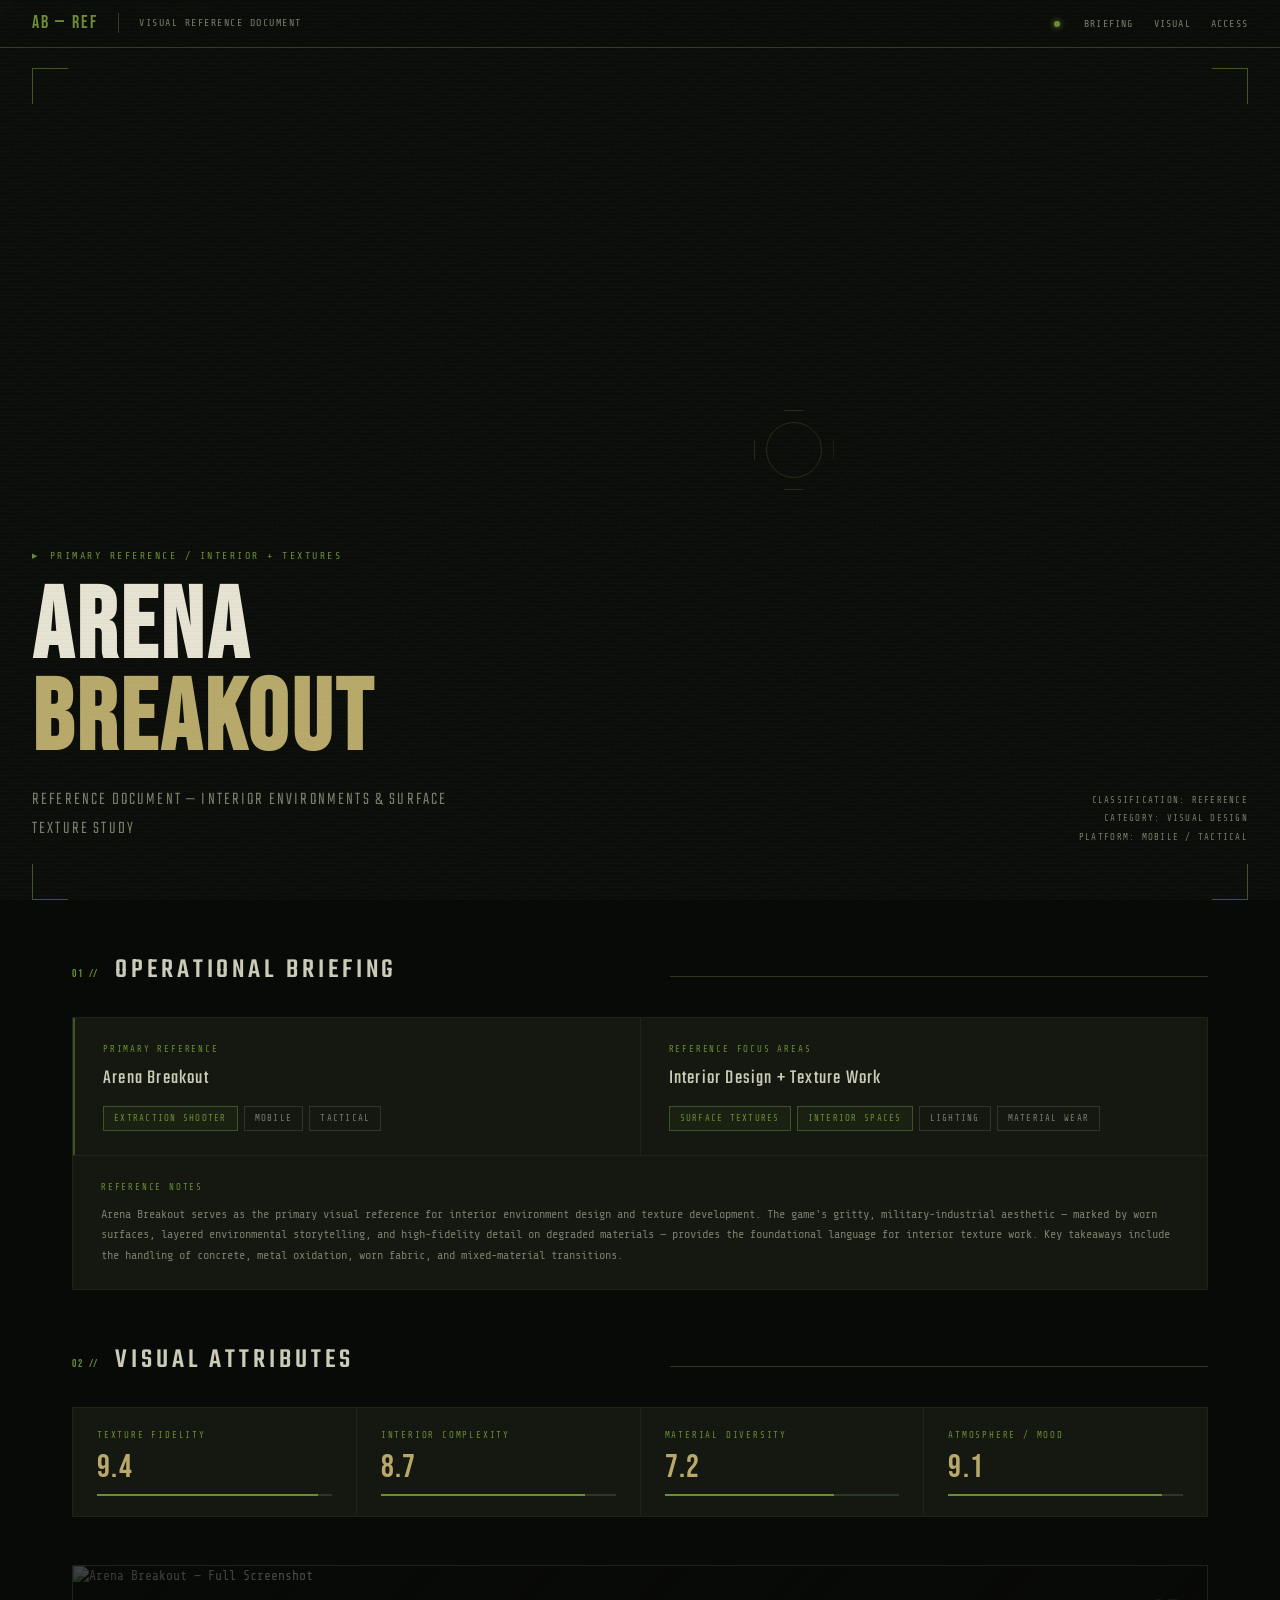
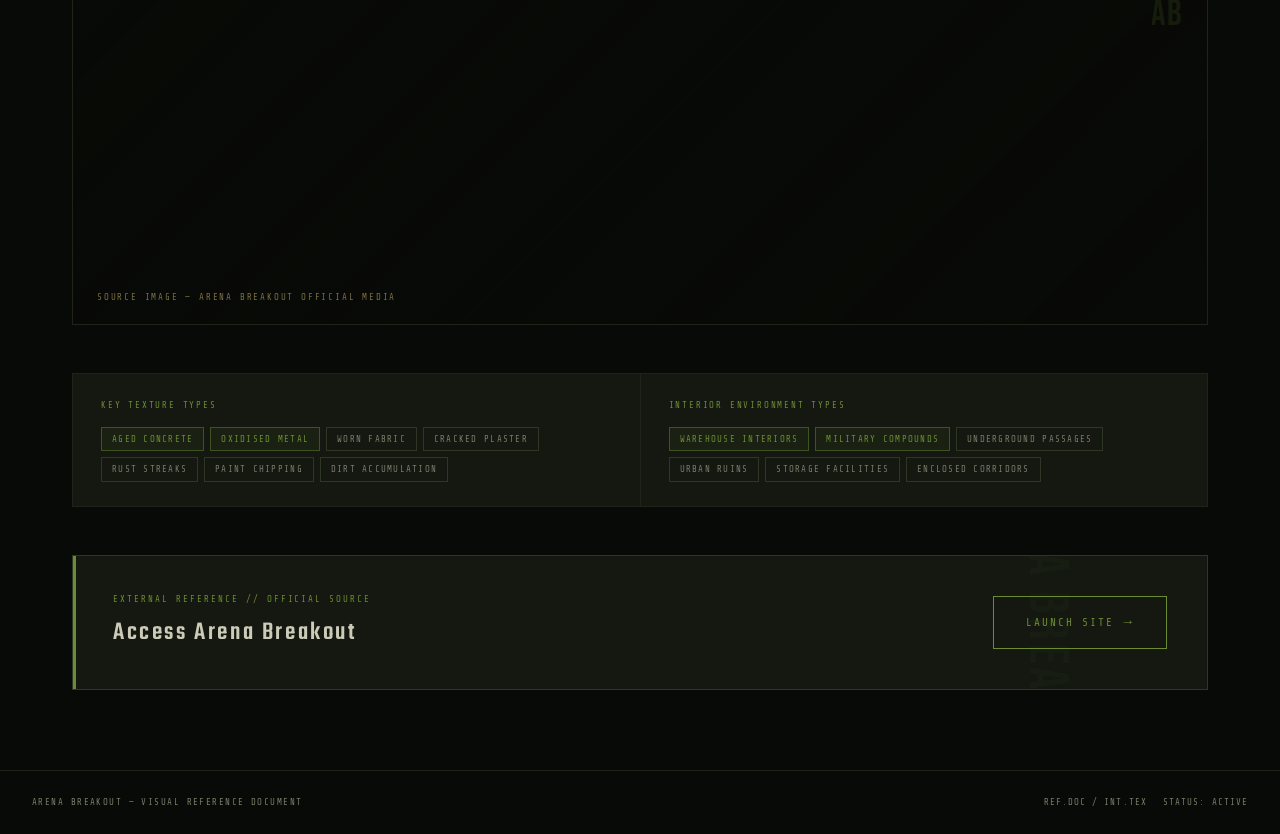
==== index.html @ 6f2bb642 "learned new things in frontend used ai tool to make index.html and ran my own file 1.html" ====
<!DOCTYPE html>
<html lang="en">
<head>
  <meta charset="UTF-8" />
  <meta name="viewport" content="width=device-width, initial-scale=1.0" />
  <title>Arena Breakout — Visual Reference</title>
  <link rel="preconnect" href="https://fonts.googleapis.com" />
  <link rel="preconnect" href="https://fonts.gstatic.com" crossorigin />
  <link href="https://fonts.googleapis.com/css2?family=Bebas+Neue&family=Teko:wght@300;400;500;600&family=Share+Tech+Mono&display=swap" rel="stylesheet" />
  <style>
    *, *::before, *::after {
      box-sizing: border-box;
      margin: 0;
      padding: 0;
    }

    :root {
      --bg-deep:    #080a07;
      --bg-mid:     #0f120d;
      --bg-panel:   #141810;
      --olive:      #6b8c32;
      --olive-dim:  #3e5420;
      --khaki:      #b8a96a;
      --khaki-dim:  #7a6e42;
      --text:       #cccbb8;
      --text-dim:   #7a7a68;
      --border:     #1e2418;
      --border-lit: #2e3624;
      --red:        #8c3232;
      --scan-color: rgba(107, 140, 50, 0.03);
    }

    html { scroll-behavior: smooth; }

    body {
      background-color: var(--bg-deep);
      color: var(--text);
      font-family: 'Share Tech Mono', monospace;
      font-size: 13px;
      line-height: 1.6;
      overflow-x: hidden;
    }

    /* ── GRAIN OVERLAY ── */
    body::before {
      content: '';
      position: fixed;
      inset: 0;
      z-index: 1000;
      pointer-events: none;
      background-image: url("data:image/svg+xml,%3Csvg xmlns='http://www.w3.org/2000/svg' width='300' height='300'%3E%3Cfilter id='n'%3E%3CfeTurbulence type='fractalNoise' baseFrequency='0.75' numOctaves='4' stitchTiles='stitch'/%3E%3C/filter%3E%3Crect width='300' height='300' filter='url(%23n)' opacity='0.08'/%3E%3C/svg%3E");
      opacity: 0.6;
    }

    /* ── SCANLINES ── */
    body::after {
      content: '';
      position: fixed;
      inset: 0;
      z-index: 999;
      pointer-events: none;
      background: repeating-linear-gradient(
        to bottom,
        transparent,
        transparent 3px,
        var(--scan-color) 3px,
        var(--scan-color) 4px
      );
    }

    /* ── TOP BAR ── */
    .topbar {
      position: fixed;
      top: 0;
      left: 0;
      right: 0;
      z-index: 200;
      display: flex;
      align-items: center;
      justify-content: space-between;
      padding: 0 32px;
      height: 48px;
      background: rgba(8, 10, 7, 0.92);
      border-bottom: 1px solid var(--border-lit);
      backdrop-filter: blur(8px);
    }

    .topbar-left {
      display: flex;
      align-items: center;
      gap: 20px;
    }

    .topbar-tag {
      font-family: 'Bebas Neue', sans-serif;
      font-size: 18px;
      letter-spacing: 0.12em;
      color: var(--olive);
    }

    .topbar-divider {
      width: 1px;
      height: 20px;
      background: var(--border-lit);
    }

    .topbar-label {
      font-family: 'Share Tech Mono', monospace;
      font-size: 10px;
      color: var(--text-dim);
      letter-spacing: 0.15em;
      text-transform: uppercase;
    }

    .topbar-right {
      display: flex;
      align-items: center;
      gap: 24px;
    }

    .status-dot {
      width: 6px;
      height: 6px;
      border-radius: 50%;
      background: var(--olive);
      box-shadow: 0 0 6px var(--olive);
      animation: pulse 2.4s ease-in-out infinite;
    }

    @keyframes pulse {
      0%, 100% { opacity: 1; }
      50%       { opacity: 0.3; }
    }

    .topbar-nav {
      display: flex;
      gap: 20px;
    }

    .topbar-nav a {
      font-family: 'Share Tech Mono', monospace;
      font-size: 10px;
      color: var(--text-dim);
      text-decoration: none;
      letter-spacing: 0.12em;
      text-transform: uppercase;
      transition: color 0.2s;
    }

    .topbar-nav a:hover { color: var(--khaki); }

    /* ── HERO ── */
    .hero {
      position: relative;
      width: 100%;
      min-height: 100vh;
      display: flex;
      flex-direction: column;
      justify-content: flex-end;
      padding: 48px 0 0;
      overflow: hidden;
    }

    .hero-image-wrap {
      position: absolute;
      inset: 0;
    }

    .hero-image-wrap img {
      width: 100%;
      height: 100%;
      object-fit: cover;
      object-position: center 30%;
      filter: saturate(0.5) brightness(0.45);
    }

    .hero-image-wrap::after {
      content: '';
      position: absolute;
      inset: 0;
      background:
        linear-gradient(to top, var(--bg-deep) 0%, rgba(8,10,7,0.6) 45%, transparent 100%),
        linear-gradient(to right, rgba(8,10,7,0.7) 0%, transparent 60%);
    }

    /* Corner brackets */
    .hero-bracket {
      position: absolute;
      z-index: 2;
      width: 36px;
      height: 36px;
    }

    .hero-bracket--tl {
      top: 68px;
      left: 32px;
      border-top: 1px solid var(--olive-dim);
      border-left: 1px solid var(--olive-dim);
    }

    .hero-bracket--tr {
      top: 68px;
      right: 32px;
      border-top: 1px solid var(--olive-dim);
      border-right: 1px solid var(--olive-dim);
    }

    .hero-bracket--bl {
      bottom: 0;
      left: 32px;
      border-bottom: 1px solid var(--olive-dim);
      border-left: 1px solid var(--olive-dim);
    }

    .hero-bracket--br {
      bottom: 0;
      right: 32px;
      border-bottom: 1px solid var(--olive-dim);
      border-right: 1px solid var(--olive-dim);
    }

    /* Targeting reticle */
    .reticle {
      position: absolute;
      top: 50%;
      left: 62%;
      transform: translate(-50%, -50%);
      z-index: 2;
      width: 80px;
      height: 80px;
      opacity: 0.25;
    }

    .reticle::before,
    .reticle::after {
      content: '';
      position: absolute;
      border: 1px solid var(--olive);
    }

    .reticle::before {
      inset: 12px;
      border-radius: 50%;
    }

    .reticle::after {
      inset: 0;
      clip-path: polygon(
        0 38%, 30% 38%,
        30% 30%, 38% 30%,
        38% 0,
        62% 0, 62% 30%,
        70% 30%, 70% 38%,
        100% 38%, 100% 62%,
        70% 62%, 70% 70%,
        62% 70%, 62% 100%,
        38% 100%, 38% 70%,
        30% 70%, 30% 62%,
        0 62%
      );
    }

    .hero-content {
      position: relative;
      z-index: 3;
      padding: 64px 32px 56px;
      max-width: 680px;
    }

    .hero-eyebrow {
      font-family: 'Share Tech Mono', monospace;
      font-size: 10px;
      color: var(--olive);
      letter-spacing: 0.25em;
      text-transform: uppercase;
      margin-bottom: 18px;
      display: flex;
      align-items: center;
      gap: 10px;
    }

    .hero-eyebrow::before {
      content: '▶';
      font-size: 7px;
      color: var(--olive);
    }

    .hero-title {
      font-family: 'Bebas Neue', sans-serif;
      font-size: clamp(52px, 8vw, 100px);
      line-height: 0.92;
      letter-spacing: 0.04em;
      color: #e8e4d4;
      margin-bottom: 8px;
    }

    .hero-title span {
      color: var(--khaki);
      display: block;
    }

    .hero-subtitle {
      font-family: 'Teko', sans-serif;
      font-size: 18px;
      font-weight: 300;
      color: var(--text-dim);
      letter-spacing: 0.12em;
      text-transform: uppercase;
      margin-top: 20px;
      max-width: 460px;
    }

    .hero-meta {
      position: absolute;
      right: 32px;
      bottom: 56px;
      z-index: 3;
      text-align: right;
      display: flex;
      flex-direction: column;
      gap: 4px;
    }

    .hero-meta-line {
      font-family: 'Share Tech Mono', monospace;
      font-size: 9px;
      color: var(--text-dim);
      letter-spacing: 0.14em;
      text-transform: uppercase;
    }

    /* ── MAIN LAYOUT ── */
    .main {
      position: relative;
      z-index: 2;
      padding: 0 32px 80px;
      max-width: 1200px;
      margin: 0 auto;
    }

    /* ── SECTION HEADER ── */
    .section-header {
      display: flex;
      align-items: baseline;
      gap: 16px;
      padding: 48px 0 24px;
    }

    .section-number {
      font-family: 'Bebas Neue', sans-serif;
      font-size: 11px;
      color: var(--olive);
      letter-spacing: 0.2em;
    }

    .section-title {
      font-family: 'Teko', sans-serif;
      font-size: 28px;
      font-weight: 500;
      letter-spacing: 0.14em;
      text-transform: uppercase;
      color: var(--text);
      flex: 1;
    }

    .section-rule {
      flex: 1;
      height: 1px;
      background: var(--border-lit);
    }

    /* ── BRIEFING GRID ── */
    .briefing-grid {
      display: grid;
      grid-template-columns: 1fr 1fr;
      gap: 1px;
      background: var(--border);
      border: 1px solid var(--border);
    }

    .brief-cell {
      background: var(--bg-panel);
      padding: 24px 28px;
    }

    .brief-cell--wide {
      grid-column: span 2;
    }

    .brief-cell--accent {
      border-left: 2px solid var(--olive-dim);
    }

    .cell-label {
      font-family: 'Share Tech Mono', monospace;
      font-size: 9px;
      color: var(--olive);
      letter-spacing: 0.2em;
      text-transform: uppercase;
      margin-bottom: 10px;
    }

    .cell-value {
      font-family: 'Teko', sans-serif;
      font-size: 20px;
      font-weight: 400;
      color: var(--text);
      letter-spacing: 0.06em;
      line-height: 1.3;
    }

    .cell-body {
      font-family: 'Share Tech Mono', monospace;
      font-size: 12px;
      color: var(--text-dim);
      line-height: 1.7;
    }

    /* ── TAG LIST ── */
    .tag-list {
      display: flex;
      flex-wrap: wrap;
      gap: 6px;
      margin-top: 14px;
    }

    .tag {
      padding: 4px 10px;
      border: 1px solid var(--border-lit);
      font-family: 'Share Tech Mono', monospace;
      font-size: 9px;
      color: var(--text-dim);
      letter-spacing: 0.14em;
      text-transform: uppercase;
      transition: all 0.2s;
    }

    .tag:hover {
      border-color: var(--olive-dim);
      color: var(--khaki);
      background: rgba(107, 140, 50, 0.05);
    }

    .tag--active {
      border-color: var(--olive-dim);
      color: var(--olive);
      background: rgba(107, 140, 50, 0.08);
    }

    /* ── WIDE IMAGE STRIP ── */
    .image-strip {
      position: relative;
      width: 100%;
      height: 360px;
      overflow: hidden;
      margin: 48px 0;
      border: 1px solid var(--border);
    }

    .image-strip img {
      width: 100%;
      height: 100%;
      object-fit: cover;
      object-position: center 25%;
      filter: saturate(0.6) brightness(0.6);
      transition: transform 0.8s ease, filter 0.6s ease;
    }

    .image-strip:hover img {
      transform: scale(1.03);
      filter: saturate(0.75) brightness(0.7);
    }

    .image-strip-overlay {
      position: absolute;
      inset: 0;
      background: linear-gradient(
        135deg,
        rgba(8,10,7,0.6) 0%,
        transparent 50%,
        rgba(8,10,7,0.4) 100%
      );
    }

    .image-strip-label {
      position: absolute;
      bottom: 20px;
      left: 24px;
      font-family: 'Share Tech Mono', monospace;
      font-size: 9px;
      color: var(--khaki-dim);
      letter-spacing: 0.2em;
      text-transform: uppercase;
    }

    .image-strip-counter {
      position: absolute;
      top: 20px;
      right: 24px;
      font-family: 'Bebas Neue', sans-serif;
      font-size: 36px;
      color: rgba(107, 140, 50, 0.15);
      letter-spacing: 0.04em;
    }

    /* ── ATTRIBUTES ROW ── */
    .attributes {
      display: grid;
      grid-template-columns: repeat(4, 1fr);
      gap: 1px;
      background: var(--border);
      border: 1px solid var(--border);
      margin-bottom: 32px;
    }

    .attribute {
      background: var(--bg-panel);
      padding: 20px 24px;
    }

    .attribute-bar-wrap {
      margin-top: 10px;
      height: 2px;
      background: var(--border-lit);
      overflow: hidden;
    }

    .attribute-bar {
      height: 100%;
      background: var(--olive);
      transform-origin: left;
      animation: barFill 1.4s cubic-bezier(0.4, 0, 0.2, 1) both;
      animation-delay: var(--delay, 0s);
    }

    @keyframes barFill {
      from { transform: scaleX(0); }
      to   { transform: scaleX(1); }
    }

    .attribute-value {
      font-family: 'Bebas Neue', sans-serif;
      font-size: 32px;
      color: var(--khaki);
      letter-spacing: 0.04em;
      line-height: 1;
      margin-top: 2px;
    }

    /* ── CTA BLOCK ── */
    .cta-block {
      display: flex;
      align-items: center;
      justify-content: space-between;
      padding: 36px 40px;
      background: var(--bg-panel);
      border: 1px solid var(--border-lit);
      margin: 48px 0 0;
      position: relative;
      overflow: hidden;
    }

    .cta-block::before {
      content: '';
      position: absolute;
      left: 0;
      top: 0;
      bottom: 0;
      width: 3px;
      background: var(--olive);
    }

    .cta-block::after {
      content: 'ARENA BREAKOUT';
      position: absolute;
      right: -10px;
      top: 50%;
      transform: translateY(-50%) rotate(90deg);
      font-family: 'Bebas Neue', sans-serif;
      font-size: 56px;
      color: rgba(107, 140, 50, 0.05);
      letter-spacing: 0.06em;
      pointer-events: none;
      white-space: nowrap;
    }

    .cta-text-group {
      flex: 1;
    }

    .cta-label {
      font-family: 'Share Tech Mono', monospace;
      font-size: 9px;
      color: var(--olive);
      letter-spacing: 0.22em;
      text-transform: uppercase;
      margin-bottom: 6px;
    }

    .cta-heading {
      font-family: 'Teko', sans-serif;
      font-size: 26px;
      font-weight: 500;
      color: var(--text);
      letter-spacing: 0.1em;
    }

    .cta-btn {
      display: inline-flex;
      align-items: center;
      gap: 10px;
      padding: 14px 32px;
      background: transparent;
      border: 1px solid var(--olive);
      color: var(--olive);
      font-family: 'Share Tech Mono', monospace;
      font-size: 11px;
      letter-spacing: 0.18em;
      text-transform: uppercase;
      text-decoration: none;
      transition: all 0.25s ease;
      position: relative;
      overflow: hidden;
      z-index: 1;
    }

    .cta-btn::before {
      content: '';
      position: absolute;
      inset: 0;
      background: var(--olive);
      transform: translateX(-100%);
      transition: transform 0.3s ease;
      z-index: -1;
    }

    .cta-btn:hover::before {
      transform: translateX(0);
    }

    .cta-btn:hover {
      color: var(--bg-deep);
    }

    .cta-btn-arrow {
      font-size: 14px;
      transition: transform 0.25s ease;
    }

    .cta-btn:hover .cta-btn-arrow {
      transform: translateX(4px);
    }

    /* ── FOOTER ── */
    .footer {
      padding: 24px 32px;
      border-top: 1px solid var(--border);
      display: flex;
      align-items: center;
      justify-content: space-between;
    }

    .footer-left {
      font-family: 'Share Tech Mono', monospace;
      font-size: 9px;
      color: var(--text-dim);
      letter-spacing: 0.16em;
      text-transform: uppercase;
    }

    .footer-right {
      display: flex;
      gap: 16px;
    }

    .footer-coord {
      font-family: 'Share Tech Mono', monospace;
      font-size: 9px;
      color: var(--text-dim);
      letter-spacing: 0.12em;
    }

    /* ── ENTRY ANIMATION ── */
    .fade-up {
      opacity: 0;
      transform: translateY(24px);
      animation: fadeUp 0.7s ease forwards;
      animation-delay: var(--delay, 0s);
    }

    @keyframes fadeUp {
      to {
        opacity: 1;
        transform: translateY(0);
      }
    }

    /* ── RESPONSIVE ── */
    @media (max-width: 768px) {
      .topbar-nav { display: none; }
      .hero-content { padding: 48px 24px 40px; }
      .hero-meta { display: none; }
      .main { padding: 0 20px 60px; }
      .briefing-grid { grid-template-columns: 1fr; }
      .brief-cell--wide { grid-column: span 1; }
      .attributes { grid-template-columns: repeat(2, 1fr); }
      .cta-block { flex-direction: column; align-items: flex-start; gap: 24px; }
      .reticle { display: none; }
      .footer { flex-direction: column; gap: 8px; text-align: center; }
    }
  </style>
</head>
<body>

  <!-- TOP BAR -->
  <header class="topbar">
    <div class="topbar-left">
      <span class="topbar-tag">AB — REF</span>
      <div class="topbar-divider"></div>
      <span class="topbar-label">Visual Reference Document</span>
    </div>
    <div class="topbar-right">
      <div class="status-dot"></div>
      <nav class="topbar-nav">
        <a href="#briefing">Briefing</a>
        <a href="#visual">Visual</a>
        <a href="#link">Access</a>
      </nav>
    </div>
  </header>

  <!-- HERO -->
  <section class="hero">
    <div class="hero-image-wrap">
      <img
        src="https://m.media-amazon.com/images/M/MV5BYTQ2YTNlNWQtOWU2OC00MjM3LThlMjAtMjMzMmUwMTY5NmQ4XkEyXkFqcGc@._V1_FMjpg_UX1000_.jpg"
        alt="Arena Breakout — Game Visual"
        loading="eager"
      />
    </div>

    <div class="hero-bracket hero-bracket--tl"></div>
    <div class="hero-bracket hero-bracket--tr"></div>
    <div class="hero-bracket hero-bracket--bl"></div>
    <div class="hero-bracket hero-bracket--br"></div>
    <div class="reticle"></div>

    <div class="hero-content">
      <p class="hero-eyebrow fade-up" style="--delay:0.1s">Primary Reference / Interior + Textures</p>
      <h1 class="hero-title fade-up" style="--delay:0.25s">
        Arena
        <span>Breakout</span>
      </h1>
      <p class="hero-subtitle fade-up" style="--delay:0.4s">
        Reference Document — Interior Environments &amp; Surface Texture Study
      </p>
    </div>

    <div class="hero-meta fade-up" style="--delay:0.6s">
      <span class="hero-meta-line">CLASSIFICATION: REFERENCE</span>
      <span class="hero-meta-line">CATEGORY: VISUAL DESIGN</span>
      <span class="hero-meta-line">PLATFORM: MOBILE / TACTICAL</span>
    </div>
  </section>

  <!-- MAIN CONTENT -->
  <main class="main">

    <!-- BRIEFING SECTION -->
    <div id="briefing">
      <div class="section-header fade-up" style="--delay:0.05s">
        <span class="section-number">01 //</span>
        <span class="section-title">Operational Briefing</span>
        <div class="section-rule"></div>
      </div>

      <div class="briefing-grid fade-up" style="--delay:0.1s">
        <div class="brief-cell brief-cell--accent">
          <p class="cell-label">Primary Reference</p>
          <p class="cell-value">Arena Breakout</p>
          <div class="tag-list">
            <span class="tag tag--active">Extraction Shooter</span>
            <span class="tag">Mobile</span>
            <span class="tag">Tactical</span>
          </div>
        </div>

        <div class="brief-cell">
          <p class="cell-label">Reference Focus Areas</p>
          <p class="cell-value">Interior Design + Texture Work</p>
          <div class="tag-list">
            <span class="tag tag--active">Surface Textures</span>
            <span class="tag tag--active">Interior Spaces</span>
            <span class="tag">Lighting</span>
            <span class="tag">Material Wear</span>
          </div>
        </div>

        <div class="brief-cell brief-cell--wide">
          <p class="cell-label">Reference Notes</p>
          <p class="cell-body">
            Arena Breakout serves as the primary visual reference for interior environment design and texture development.
            The game's gritty, military-industrial aesthetic — marked by worn surfaces, layered environmental storytelling, and
            high-fidelity detail on degraded materials — provides the foundational language for interior texture work.
            Key takeaways include the handling of concrete, metal oxidation, worn fabric, and mixed-material transitions.
          </p>
        </div>
      </div>
    </div>

    <!-- VISUAL ATTRIBUTES -->
    <div id="visual">
      <div class="section-header fade-up" style="--delay:0.05s">
        <span class="section-number">02 //</span>
        <span class="section-title">Visual Attributes</span>
        <div class="section-rule"></div>
      </div>

      <div class="attributes fade-up" style="--delay:0.15s">
        <div class="attribute">
          <p class="cell-label">Texture Fidelity</p>
          <p class="attribute-value">9.4</p>
          <div class="attribute-bar-wrap">
            <div class="attribute-bar" style="--delay:0.3s; width: 94%;"></div>
          </div>
        </div>
        <div class="attribute">
          <p class="cell-label">Interior Complexity</p>
          <p class="attribute-value">8.7</p>
          <div class="attribute-bar-wrap">
            <div class="attribute-bar" style="--delay:0.45s; width: 87%;"></div>
          </div>
        </div>
        <div class="attribute">
          <p class="cell-label">Material Diversity</p>
          <p class="attribute-value">7.2</p>
          <div class="attribute-bar-wrap">
            <div class="attribute-bar" style="--delay:0.6s; width: 72%;"></div>
          </div>
        </div>
        <div class="attribute">
          <p class="cell-label">Atmosphere / Mood</p>
          <p class="attribute-value">9.1</p>
          <div class="attribute-bar-wrap">
            <div class="attribute-bar" style="--delay:0.75s; width: 91%;"></div>
          </div>
        </div>
      </div>

      <!-- WIDE IMAGE -->
      <div class="image-strip fade-up" style="--delay:0.2s">
        <img
          src="https://m.media-amazon.com/images/M/MV5BYTQ2YTNlNWQtOWU2OC00MjM3LThlMjAtMjMzMmUwMTY5NmQ4XkEyXkFqcGc@._V1_FMjpg_UX1000_.jpg"
          alt="Arena Breakout — Full Screenshot"
        />
        <div class="image-strip-overlay"></div>
        <p class="image-strip-label">Source Image — Arena Breakout Official Media</p>
        <p class="image-strip-counter">AB</p>
      </div>

      <div class="briefing-grid fade-up" style="--delay:0.1s">
        <div class="brief-cell">
          <p class="cell-label">Key Texture Types</p>
          <div class="tag-list">
            <span class="tag tag--active">Aged Concrete</span>
            <span class="tag tag--active">Oxidised Metal</span>
            <span class="tag">Worn Fabric</span>
            <span class="tag">Cracked Plaster</span>
            <span class="tag">Rust Streaks</span>
            <span class="tag">Paint Chipping</span>
            <span class="tag">Dirt Accumulation</span>
          </div>
        </div>

        <div class="brief-cell">
          <p class="cell-label">Interior Environment Types</p>
          <div class="tag-list">
            <span class="tag tag--active">Warehouse Interiors</span>
            <span class="tag tag--active">Military Compounds</span>
            <span class="tag">Underground Passages</span>
            <span class="tag">Urban Ruins</span>
            <span class="tag">Storage Facilities</span>
            <span class="tag">Enclosed Corridors</span>
          </div>
        </div>
      </div>
    </div>

    <!-- ACCESS LINK -->
    <div id="link">
      <div class="cta-block fade-up" style="--delay:0.1s">
        <div class="cta-text-group">
          <p class="cta-label">External Reference // Official Source</p>
          <p class="cta-heading">Access Arena Breakout</p>
        </div>
        <a href="https://arenabreakout.com/#/" target="_blank" rel="noopener noreferrer" class="cta-btn">
          Launch Site
          <span class="cta-btn-arrow">→</span>
        </a>
      </div>
    </div>

  </main>

  <!-- FOOTER -->
  <footer class="footer">
    <span class="footer-left">Arena Breakout — Visual Reference Document</span>
    <div class="footer-right">
      <span class="footer-coord">REF.DOC / INT.TEX</span>
      <span class="footer-coord">STATUS: ACTIVE</span>
    </div>
  </footer>

</body>
</html>
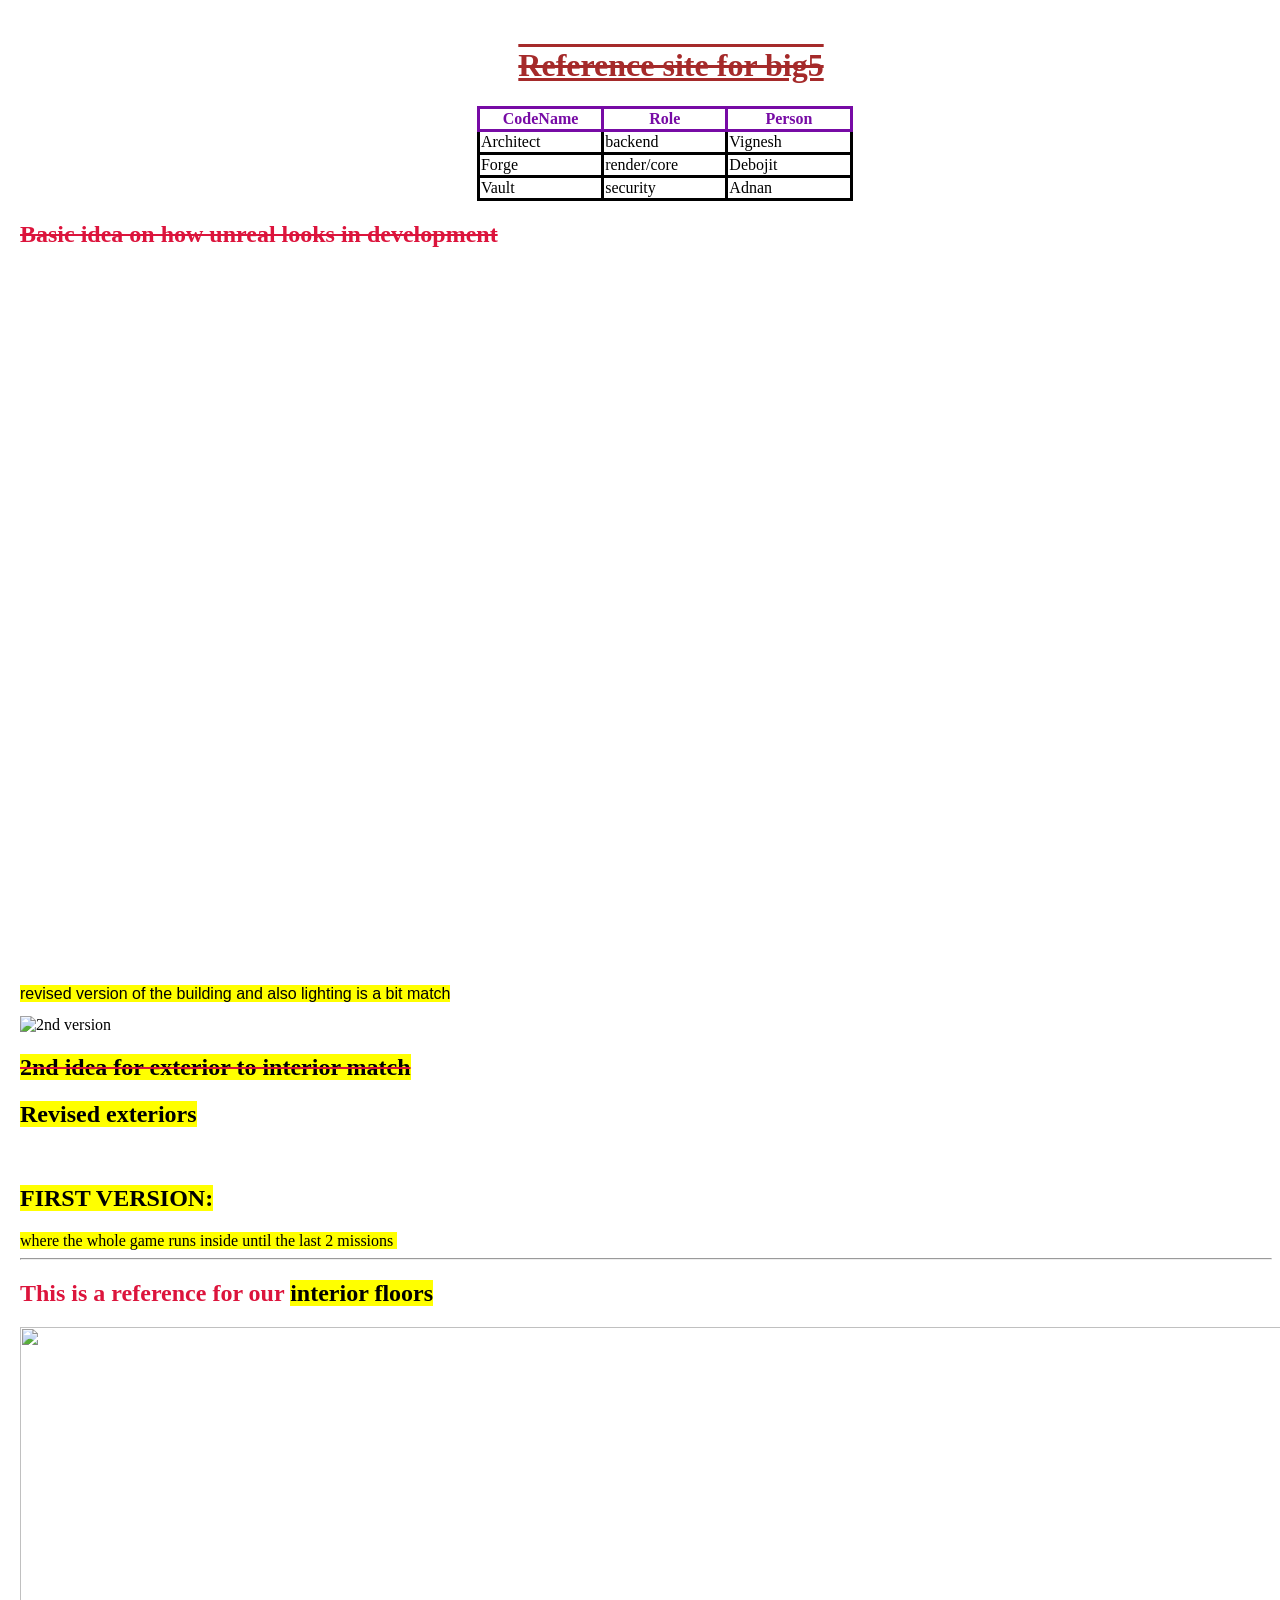
==== commit 1163ce19: "connected the file into live website helped my teammates to view my progression" ====
--- a/index.html
+++ b/index.html
@@ -1,915 +1,84 @@
-<!DOCTYPE html>
-<html lang="en">
+<!doctype html>
 <head>
-  <meta charset="UTF-8" />
-  <meta name="viewport" content="width=device-width, initial-scale=1.0" />
-  <title>Arena Breakout — Visual Reference</title>
-  <link rel="preconnect" href="https://fonts.googleapis.com" />
-  <link rel="preconnect" href="https://fonts.gstatic.com" crossorigin />
-  <link href="https://fonts.googleapis.com/css2?family=Bebas+Neue&family=Teko:wght@300;400;500;600&family=Share+Tech+Mono&display=swap" rel="stylesheet" />
-  <style>
-    *, *::before, *::after {
-      box-sizing: border-box;
-      margin: 0;
-      padding: 0;
-    }
+  <title>THREE</title>
+  <link
+    rel="icon"
+    href="https://res.cloudinary.com/dmek3nvbi/image/upload/v1783775996/Gemini_Generated_Image_5j7nfc5j7nfc5j7n_rw9ehd.png"
+  />
 
-    :root {
-      --bg-deep:    #080a07;
-      --bg-mid:     #0f120d;
-      --bg-panel:   #141810;
-      --olive:      #6b8c32;
-      --olive-dim:  #3e5420;
-      --khaki:      #b8a96a;
-      --khaki-dim:  #7a6e42;
-      --text:       #cccbb8;
-      --text-dim:   #7a7a68;
-      --border:     #1e2418;
-      --border-lit: #2e3624;
-      --red:        #8c3232;
-      --scan-color: rgba(107, 140, 50, 0.03);
-    }
-
-    html { scroll-behavior: smooth; }
-
-    body {
-      background-color: var(--bg-deep);
-      color: var(--text);
-      font-family: 'Share Tech Mono', monospace;
-      font-size: 13px;
-      line-height: 1.6;
-      overflow-x: hidden;
-    }
-
-    /* ── GRAIN OVERLAY ── */
-    body::before {
-      content: '';
-      position: fixed;
-      inset: 0;
-      z-index: 1000;
-      pointer-events: none;
-      background-image: url("data:image/svg+xml,%3Csvg xmlns='http://www.w3.org/2000/svg' width='300' height='300'%3E%3Cfilter id='n'%3E%3CfeTurbulence type='fractalNoise' baseFrequency='0.75' numOctaves='4' stitchTiles='stitch'/%3E%3C/filter%3E%3Crect width='300' height='300' filter='url(%23n)' opacity='0.08'/%3E%3C/svg%3E");
-      opacity: 0.6;
-    }
-
-    /* ── SCANLINES ── */
-    body::after {
-      content: '';
-      position: fixed;
-      inset: 0;
-      z-index: 999;
-      pointer-events: none;
-      background: repeating-linear-gradient(
-        to bottom,
-        transparent,
-        transparent 3px,
-        var(--scan-color) 3px,
-        var(--scan-color) 4px
-      );
-    }
-
-    /* ── TOP BAR ── */
-    .topbar {
-      position: fixed;
-      top: 0;
-      left: 0;
-      right: 0;
-      z-index: 200;
-      display: flex;
-      align-items: center;
-      justify-content: space-between;
-      padding: 0 32px;
-      height: 48px;
-      background: rgba(8, 10, 7, 0.92);
-      border-bottom: 1px solid var(--border-lit);
-      backdrop-filter: blur(8px);
-    }
-
-    .topbar-left {
-      display: flex;
-      align-items: center;
-      gap: 20px;
-    }
-
-    .topbar-tag {
-      font-family: 'Bebas Neue', sans-serif;
-      font-size: 18px;
-      letter-spacing: 0.12em;
-      color: var(--olive);
-    }
-
-    .topbar-divider {
-      width: 1px;
-      height: 20px;
-      background: var(--border-lit);
-    }
-
-    .topbar-label {
-      font-family: 'Share Tech Mono', monospace;
-      font-size: 10px;
-      color: var(--text-dim);
-      letter-spacing: 0.15em;
-      text-transform: uppercase;
-    }
-
-    .topbar-right {
-      display: flex;
-      align-items: center;
-      gap: 24px;
-    }
-
-    .status-dot {
-      width: 6px;
-      height: 6px;
-      border-radius: 50%;
-      background: var(--olive);
-      box-shadow: 0 0 6px var(--olive);
-      animation: pulse 2.4s ease-in-out infinite;
-    }
-
-    @keyframes pulse {
-      0%, 100% { opacity: 1; }
-      50%       { opacity: 0.3; }
-    }
-
-    .topbar-nav {
-      display: flex;
-      gap: 20px;
-    }
-
-    .topbar-nav a {
-      font-family: 'Share Tech Mono', monospace;
-      font-size: 10px;
-      color: var(--text-dim);
-      text-decoration: none;
-      letter-spacing: 0.12em;
-      text-transform: uppercase;
-      transition: color 0.2s;
-    }
-
-    .topbar-nav a:hover { color: var(--khaki); }
-
-    /* ── HERO ── */
-    .hero {
-      position: relative;
-      width: 100%;
-      min-height: 100vh;
-      display: flex;
-      flex-direction: column;
-      justify-content: flex-end;
-      padding: 48px 0 0;
-      overflow: hidden;
-    }
-
-    .hero-image-wrap {
-      position: absolute;
-      inset: 0;
-    }
-
-    .hero-image-wrap img {
-      width: 100%;
-      height: 100%;
-      object-fit: cover;
-      object-position: center 30%;
-      filter: saturate(0.5) brightness(0.45);
-    }
-
-    .hero-image-wrap::after {
-      content: '';
-      position: absolute;
-      inset: 0;
-      background:
-        linear-gradient(to top, var(--bg-deep) 0%, rgba(8,10,7,0.6) 45%, transparent 100%),
-        linear-gradient(to right, rgba(8,10,7,0.7) 0%, transparent 60%);
-    }
-
-    /* Corner brackets */
-    .hero-bracket {
-      position: absolute;
-      z-index: 2;
-      width: 36px;
-      height: 36px;
-    }
-
-    .hero-bracket--tl {
-      top: 68px;
-      left: 32px;
-      border-top: 1px solid var(--olive-dim);
-      border-left: 1px solid var(--olive-dim);
-    }
-
-    .hero-bracket--tr {
-      top: 68px;
-      right: 32px;
-      border-top: 1px solid var(--olive-dim);
-      border-right: 1px solid var(--olive-dim);
-    }
-
-    .hero-bracket--bl {
-      bottom: 0;
-      left: 32px;
-      border-bottom: 1px solid var(--olive-dim);
-      border-left: 1px solid var(--olive-dim);
-    }
-
-    .hero-bracket--br {
-      bottom: 0;
-      right: 32px;
-      border-bottom: 1px solid var(--olive-dim);
-      border-right: 1px solid var(--olive-dim);
-    }
-
-    /* Targeting reticle */
-    .reticle {
-      position: absolute;
-      top: 50%;
-      left: 62%;
-      transform: translate(-50%, -50%);
-      z-index: 2;
-      width: 80px;
-      height: 80px;
-      opacity: 0.25;
-    }
-
-    .reticle::before,
-    .reticle::after {
-      content: '';
-      position: absolute;
-      border: 1px solid var(--olive);
-    }
-
-    .reticle::before {
-      inset: 12px;
-      border-radius: 50%;
-    }
-
-    .reticle::after {
-      inset: 0;
-      clip-path: polygon(
-        0 38%, 30% 38%,
-        30% 30%, 38% 30%,
-        38% 0,
-        62% 0, 62% 30%,
-        70% 30%, 70% 38%,
-        100% 38%, 100% 62%,
-        70% 62%, 70% 70%,
-        62% 70%, 62% 100%,
-        38% 100%, 38% 70%,
-        30% 70%, 30% 62%,
-        0 62%
-      );
-    }
-
-    .hero-content {
-      position: relative;
-      z-index: 3;
-      padding: 64px 32px 56px;
-      max-width: 680px;
-    }
-
-    .hero-eyebrow {
-      font-family: 'Share Tech Mono', monospace;
-      font-size: 10px;
-      color: var(--olive);
-      letter-spacing: 0.25em;
-      text-transform: uppercase;
-      margin-bottom: 18px;
-      display: flex;
-      align-items: center;
-      gap: 10px;
-    }
-
-    .hero-eyebrow::before {
-      content: '▶';
-      font-size: 7px;
-      color: var(--olive);
-    }
-
-    .hero-title {
-      font-family: 'Bebas Neue', sans-serif;
-      font-size: clamp(52px, 8vw, 100px);
-      line-height: 0.92;
-      letter-spacing: 0.04em;
-      color: #e8e4d4;
-      margin-bottom: 8px;
-    }
-
-    .hero-title span {
-      color: var(--khaki);
-      display: block;
-    }
-
-    .hero-subtitle {
-      font-family: 'Teko', sans-serif;
-      font-size: 18px;
-      font-weight: 300;
-      color: var(--text-dim);
-      letter-spacing: 0.12em;
-      text-transform: uppercase;
-      margin-top: 20px;
-      max-width: 460px;
-    }
-
-    .hero-meta {
-      position: absolute;
-      right: 32px;
-      bottom: 56px;
-      z-index: 3;
-      text-align: right;
-      display: flex;
-      flex-direction: column;
-      gap: 4px;
-    }
-
-    .hero-meta-line {
-      font-family: 'Share Tech Mono', monospace;
-      font-size: 9px;
-      color: var(--text-dim);
-      letter-spacing: 0.14em;
-      text-transform: uppercase;
-    }
-
-    /* ── MAIN LAYOUT ── */
-    .main {
-      position: relative;
-      z-index: 2;
-      padding: 0 32px 80px;
-      max-width: 1200px;
-      margin: 0 auto;
-    }
-
-    /* ── SECTION HEADER ── */
-    .section-header {
-      display: flex;
-      align-items: baseline;
-      gap: 16px;
-      padding: 48px 0 24px;
-    }
-
-    .section-number {
-      font-family: 'Bebas Neue', sans-serif;
-      font-size: 11px;
-      color: var(--olive);
-      letter-spacing: 0.2em;
-    }
-
-    .section-title {
-      font-family: 'Teko', sans-serif;
-      font-size: 28px;
-      font-weight: 500;
-      letter-spacing: 0.14em;
-      text-transform: uppercase;
-      color: var(--text);
-      flex: 1;
-    }
-
-    .section-rule {
-      flex: 1;
-      height: 1px;
-      background: var(--border-lit);
-    }
-
-    /* ── BRIEFING GRID ── */
-    .briefing-grid {
-      display: grid;
-      grid-template-columns: 1fr 1fr;
-      gap: 1px;
-      background: var(--border);
-      border: 1px solid var(--border);
-    }
-
-    .brief-cell {
-      background: var(--bg-panel);
-      padding: 24px 28px;
-    }
-
-    .brief-cell--wide {
-      grid-column: span 2;
-    }
-
-    .brief-cell--accent {
-      border-left: 2px solid var(--olive-dim);
-    }
-
-    .cell-label {
-      font-family: 'Share Tech Mono', monospace;
-      font-size: 9px;
-      color: var(--olive);
-      letter-spacing: 0.2em;
-      text-transform: uppercase;
-      margin-bottom: 10px;
-    }
-
-    .cell-value {
-      font-family: 'Teko', sans-serif;
-      font-size: 20px;
-      font-weight: 400;
-      color: var(--text);
-      letter-spacing: 0.06em;
-      line-height: 1.3;
-    }
-
-    .cell-body {
-      font-family: 'Share Tech Mono', monospace;
-      font-size: 12px;
-      color: var(--text-dim);
-      line-height: 1.7;
-    }
-
-    /* ── TAG LIST ── */
-    .tag-list {
-      display: flex;
-      flex-wrap: wrap;
-      gap: 6px;
-      margin-top: 14px;
-    }
-
-    .tag {
-      padding: 4px 10px;
-      border: 1px solid var(--border-lit);
-      font-family: 'Share Tech Mono', monospace;
-      font-size: 9px;
-      color: var(--text-dim);
-      letter-spacing: 0.14em;
-      text-transform: uppercase;
-      transition: all 0.2s;
-    }
-
-    .tag:hover {
-      border-color: var(--olive-dim);
-      color: var(--khaki);
-      background: rgba(107, 140, 50, 0.05);
-    }
-
-    .tag--active {
-      border-color: var(--olive-dim);
-      color: var(--olive);
-      background: rgba(107, 140, 50, 0.08);
-    }
-
-    /* ── WIDE IMAGE STRIP ── */
-    .image-strip {
-      position: relative;
-      width: 100%;
-      height: 360px;
-      overflow: hidden;
-      margin: 48px 0;
-      border: 1px solid var(--border);
-    }
-
-    .image-strip img {
-      width: 100%;
-      height: 100%;
-      object-fit: cover;
-      object-position: center 25%;
-      filter: saturate(0.6) brightness(0.6);
-      transition: transform 0.8s ease, filter 0.6s ease;
-    }
-
-    .image-strip:hover img {
-      transform: scale(1.03);
-      filter: saturate(0.75) brightness(0.7);
-    }
-
-    .image-strip-overlay {
-      position: absolute;
-      inset: 0;
-      background: linear-gradient(
-        135deg,
-        rgba(8,10,7,0.6) 0%,
-        transparent 50%,
-        rgba(8,10,7,0.4) 100%
-      );
-    }
-
-    .image-strip-label {
-      position: absolute;
-      bottom: 20px;
-      left: 24px;
-      font-family: 'Share Tech Mono', monospace;
-      font-size: 9px;
-      color: var(--khaki-dim);
-      letter-spacing: 0.2em;
-      text-transform: uppercase;
-    }
-
-    .image-strip-counter {
-      position: absolute;
-      top: 20px;
-      right: 24px;
-      font-family: 'Bebas Neue', sans-serif;
-      font-size: 36px;
-      color: rgba(107, 140, 50, 0.15);
-      letter-spacing: 0.04em;
-    }
-
-    /* ── ATTRIBUTES ROW ── */
-    .attributes {
-      display: grid;
-      grid-template-columns: repeat(4, 1fr);
-      gap: 1px;
-      background: var(--border);
-      border: 1px solid var(--border);
-      margin-bottom: 32px;
-    }
-
-    .attribute {
-      background: var(--bg-panel);
-      padding: 20px 24px;
-    }
-
-    .attribute-bar-wrap {
-      margin-top: 10px;
-      height: 2px;
-      background: var(--border-lit);
-      overflow: hidden;
-    }
-
-    .attribute-bar {
-      height: 100%;
-      background: var(--olive);
-      transform-origin: left;
-      animation: barFill 1.4s cubic-bezier(0.4, 0, 0.2, 1) both;
-      animation-delay: var(--delay, 0s);
-    }
-
-    @keyframes barFill {
-      from { transform: scaleX(0); }
-      to   { transform: scaleX(1); }
-    }
-
-    .attribute-value {
-      font-family: 'Bebas Neue', sans-serif;
-      font-size: 32px;
-      color: var(--khaki);
-      letter-spacing: 0.04em;
-      line-height: 1;
-      margin-top: 2px;
-    }
-
-    /* ── CTA BLOCK ── */
-    .cta-block {
-      display: flex;
-      align-items: center;
-      justify-content: space-between;
-      padding: 36px 40px;
-      background: var(--bg-panel);
-      border: 1px solid var(--border-lit);
-      margin: 48px 0 0;
-      position: relative;
-      overflow: hidden;
-    }
-
-    .cta-block::before {
-      content: '';
-      position: absolute;
-      left: 0;
-      top: 0;
-      bottom: 0;
-      width: 3px;
-      background: var(--olive);
-    }
-
-    .cta-block::after {
-      content: 'ARENA BREAKOUT';
-      position: absolute;
-      right: -10px;
-      top: 50%;
-      transform: translateY(-50%) rotate(90deg);
-      font-family: 'Bebas Neue', sans-serif;
-      font-size: 56px;
-      color: rgba(107, 140, 50, 0.05);
-      letter-spacing: 0.06em;
-      pointer-events: none;
-      white-space: nowrap;
-    }
-
-    .cta-text-group {
-      flex: 1;
-    }
-
-    .cta-label {
-      font-family: 'Share Tech Mono', monospace;
-      font-size: 9px;
-      color: var(--olive);
-      letter-spacing: 0.22em;
-      text-transform: uppercase;
-      margin-bottom: 6px;
-    }
-
-    .cta-heading {
-      font-family: 'Teko', sans-serif;
-      font-size: 26px;
-      font-weight: 500;
-      color: var(--text);
-      letter-spacing: 0.1em;
-    }
-
-    .cta-btn {
-      display: inline-flex;
-      align-items: center;
-      gap: 10px;
-      padding: 14px 32px;
-      background: transparent;
-      border: 1px solid var(--olive);
-      color: var(--olive);
-      font-family: 'Share Tech Mono', monospace;
-      font-size: 11px;
-      letter-spacing: 0.18em;
-      text-transform: uppercase;
-      text-decoration: none;
-      transition: all 0.25s ease;
-      position: relative;
-      overflow: hidden;
-      z-index: 1;
-    }
-
-    .cta-btn::before {
-      content: '';
-      position: absolute;
-      inset: 0;
-      background: var(--olive);
-      transform: translateX(-100%);
-      transition: transform 0.3s ease;
-      z-index: -1;
-    }
-
-    .cta-btn:hover::before {
-      transform: translateX(0);
-    }
-
-    .cta-btn:hover {
-      color: var(--bg-deep);
-    }
-
-    .cta-btn-arrow {
-      font-size: 14px;
-      transition: transform 0.25s ease;
-    }
-
-    .cta-btn:hover .cta-btn-arrow {
-      transform: translateX(4px);
-    }
-
-    /* ── FOOTER ── */
-    .footer {
-      padding: 24px 32px;
-      border-top: 1px solid var(--border);
-      display: flex;
-      align-items: center;
-      justify-content: space-between;
-    }
-
-    .footer-left {
-      font-family: 'Share Tech Mono', monospace;
-      font-size: 9px;
-      color: var(--text-dim);
-      letter-spacing: 0.16em;
-      text-transform: uppercase;
-    }
-
-    .footer-right {
-      display: flex;
-      gap: 16px;
-    }
-
-    .footer-coord {
-      font-family: 'Share Tech Mono', monospace;
-      font-size: 9px;
-      color: var(--text-dim);
-      letter-spacing: 0.12em;
-    }
-
-    /* ── ENTRY ANIMATION ── */
-    .fade-up {
-      opacity: 0;
-      transform: translateY(24px);
-      animation: fadeUp 0.7s ease forwards;
-      animation-delay: var(--delay, 0s);
-    }
-
-    @keyframes fadeUp {
-      to {
-        opacity: 1;
-        transform: translateY(0);
-      }
-    }
-
-    /* ── RESPONSIVE ── */
-    @media (max-width: 768px) {
-      .topbar-nav { display: none; }
-      .hero-content { padding: 48px 24px 40px; }
-      .hero-meta { display: none; }
-      .main { padding: 0 20px 60px; }
-      .briefing-grid { grid-template-columns: 1fr; }
-      .brief-cell--wide { grid-column: span 1; }
-      .attributes { grid-template-columns: repeat(2, 1fr); }
-      .cta-block { flex-direction: column; align-items: flex-start; gap: 24px; }
-      .reticle { display: none; }
-      .footer { flex-direction: column; gap: 8px; text-align: center; }
-    }
-  </style>
+  <link rel="stylesheet" href="style.css" />
 </head>
 <body>
+  <br />
+  <h1 title="TestRun" id="hi"><del>Reference site for big5</del><br /></h1>
 
-  <!-- TOP BAR -->
-  <header class="topbar">
-    <div class="topbar-left">
-      <span class="topbar-tag">AB — REF</span>
-      <div class="topbar-divider"></div>
-      <span class="topbar-label">Visual Reference Document</span>
-    </div>
-    <div class="topbar-right">
-      <div class="status-dot"></div>
-      <nav class="topbar-nav">
-        <a href="#briefing">Briefing</a>
-        <a href="#visual">Visual</a>
-        <a href="#link">Access</a>
-      </nav>
-    </div>
-  </header>
+  <table>
+    <tr style="color: rgb(119, 11, 165)">
+      <th title="signcall">CodeName</th>
+      <th title="major involvement">Role</th>
+      <th title="Names">Person</th>
+    </tr>
 
-  <!-- HERO -->
-  <section class="hero">
-    <div class="hero-image-wrap">
-      <img
-        src="https://m.media-amazon.com/images/M/MV5BYTQ2YTNlNWQtOWU2OC00MjM3LThlMjAtMjMzMmUwMTY5NmQ4XkEyXkFqcGc@._V1_FMjpg_UX1000_.jpg"
-        alt="Arena Breakout — Game Visual"
-        loading="eager"
-      />
-    </div>
-
-    <div class="hero-bracket hero-bracket--tl"></div>
-    <div class="hero-bracket hero-bracket--tr"></div>
-    <div class="hero-bracket hero-bracket--bl"></div>
-    <div class="hero-bracket hero-bracket--br"></div>
-    <div class="reticle"></div>
-
-    <div class="hero-content">
-      <p class="hero-eyebrow fade-up" style="--delay:0.1s">Primary Reference / Interior + Textures</p>
-      <h1 class="hero-title fade-up" style="--delay:0.25s">
-        Arena
-        <span>Breakout</span>
-      </h1>
-      <p class="hero-subtitle fade-up" style="--delay:0.4s">
-        Reference Document — Interior Environments &amp; Surface Texture Study
-      </p>
-    </div>
-
-    <div class="hero-meta fade-up" style="--delay:0.6s">
-      <span class="hero-meta-line">CLASSIFICATION: REFERENCE</span>
-      <span class="hero-meta-line">CATEGORY: VISUAL DESIGN</span>
-      <span class="hero-meta-line">PLATFORM: MOBILE / TACTICAL</span>
-    </div>
-  </section>
-
-  <!-- MAIN CONTENT -->
-  <main class="main">
-
-    <!-- BRIEFING SECTION -->
-    <div id="briefing">
-      <div class="section-header fade-up" style="--delay:0.05s">
-        <span class="section-number">01 //</span>
-        <span class="section-title">Operational Briefing</span>
-        <div class="section-rule"></div>
-      </div>
-
-      <div class="briefing-grid fade-up" style="--delay:0.1s">
-        <div class="brief-cell brief-cell--accent">
-          <p class="cell-label">Primary Reference</p>
-          <p class="cell-value">Arena Breakout</p>
-          <div class="tag-list">
-            <span class="tag tag--active">Extraction Shooter</span>
-            <span class="tag">Mobile</span>
-            <span class="tag">Tactical</span>
-          </div>
-        </div>
-
-        <div class="brief-cell">
-          <p class="cell-label">Reference Focus Areas</p>
-          <p class="cell-value">Interior Design + Texture Work</p>
-          <div class="tag-list">
-            <span class="tag tag--active">Surface Textures</span>
-            <span class="tag tag--active">Interior Spaces</span>
-            <span class="tag">Lighting</span>
-            <span class="tag">Material Wear</span>
-          </div>
-        </div>
-
-        <div class="brief-cell brief-cell--wide">
-          <p class="cell-label">Reference Notes</p>
-          <p class="cell-body">
-            Arena Breakout serves as the primary visual reference for interior environment design and texture development.
-            The game's gritty, military-industrial aesthetic — marked by worn surfaces, layered environmental storytelling, and
-            high-fidelity detail on degraded materials — provides the foundational language for interior texture work.
-            Key takeaways include the handling of concrete, metal oxidation, worn fabric, and mixed-material transitions.
-          </p>
-        </div>
-      </div>
-    </div>
-
-    <!-- VISUAL ATTRIBUTES -->
-    <div id="visual">
-      <div class="section-header fade-up" style="--delay:0.05s">
-        <span class="section-number">02 //</span>
-        <span class="section-title">Visual Attributes</span>
-        <div class="section-rule"></div>
-      </div>
-
-      <div class="attributes fade-up" style="--delay:0.15s">
-        <div class="attribute">
-          <p class="cell-label">Texture Fidelity</p>
-          <p class="attribute-value">9.4</p>
-          <div class="attribute-bar-wrap">
-            <div class="attribute-bar" style="--delay:0.3s; width: 94%;"></div>
-          </div>
-        </div>
-        <div class="attribute">
-          <p class="cell-label">Interior Complexity</p>
-          <p class="attribute-value">8.7</p>
-          <div class="attribute-bar-wrap">
-            <div class="attribute-bar" style="--delay:0.45s; width: 87%;"></div>
-          </div>
-        </div>
-        <div class="attribute">
-          <p class="cell-label">Material Diversity</p>
-          <p class="attribute-value">7.2</p>
-          <div class="attribute-bar-wrap">
-            <div class="attribute-bar" style="--delay:0.6s; width: 72%;"></div>
-          </div>
-        </div>
-        <div class="attribute">
-          <p class="cell-label">Atmosphere / Mood</p>
-          <p class="attribute-value">9.1</p>
-          <div class="attribute-bar-wrap">
-            <div class="attribute-bar" style="--delay:0.75s; width: 91%;"></div>
-          </div>
-        </div>
-      </div>
-
-      <!-- WIDE IMAGE -->
-      <div class="image-strip fade-up" style="--delay:0.2s">
-        <img
-          src="https://m.media-amazon.com/images/M/MV5BYTQ2YTNlNWQtOWU2OC00MjM3LThlMjAtMjMzMmUwMTY5NmQ4XkEyXkFqcGc@._V1_FMjpg_UX1000_.jpg"
-          alt="Arena Breakout — Full Screenshot"
-        />
-        <div class="image-strip-overlay"></div>
-        <p class="image-strip-label">Source Image — Arena Breakout Official Media</p>
-        <p class="image-strip-counter">AB</p>
-      </div>
-
-      <div class="briefing-grid fade-up" style="--delay:0.1s">
-        <div class="brief-cell">
-          <p class="cell-label">Key Texture Types</p>
-          <div class="tag-list">
-            <span class="tag tag--active">Aged Concrete</span>
-            <span class="tag tag--active">Oxidised Metal</span>
-            <span class="tag">Worn Fabric</span>
-            <span class="tag">Cracked Plaster</span>
-            <span class="tag">Rust Streaks</span>
-            <span class="tag">Paint Chipping</span>
-            <span class="tag">Dirt Accumulation</span>
-          </div>
-        </div>
-
-        <div class="brief-cell">
-          <p class="cell-label">Interior Environment Types</p>
-          <div class="tag-list">
-            <span class="tag tag--active">Warehouse Interiors</span>
-            <span class="tag tag--active">Military Compounds</span>
-            <span class="tag">Underground Passages</span>
-            <span class="tag">Urban Ruins</span>
-            <span class="tag">Storage Facilities</span>
-            <span class="tag">Enclosed Corridors</span>
-          </div>
-        </div>
-      </div>
-    </div>
-
-    <!-- ACCESS LINK -->
-    <div id="link">
-      <div class="cta-block fade-up" style="--delay:0.1s">
-        <div class="cta-text-group">
-          <p class="cta-label">External Reference // Official Source</p>
-          <p class="cta-heading">Access Arena Breakout</p>
-        </div>
-        <a href="https://arenabreakout.com/#/" target="_blank" rel="noopener noreferrer" class="cta-btn">
-          Launch Site
-          <span class="cta-btn-arrow">→</span>
-        </a>
-      </div>
-    </div>
-
-  </main>
-
-  <!-- FOOTER -->
-  <footer class="footer">
-    <span class="footer-left">Arena Breakout — Visual Reference Document</span>
-    <div class="footer-right">
-      <span class="footer-coord">REF.DOC / INT.TEX</span>
-      <span class="footer-coord">STATUS: ACTIVE</span>
-    </div>
-  </footer>
-
+    <tr>
+      <td>Architect</td>
+      <td>backend</td>
+      <td id="like">Vignesh</td>
+    </tr>
+    <tr>
+      <td>Forge</td>
+      <td>render/core</td>
+      <td>Debojit</td>
+    </tr>
+    <tr>
+      <td>Vault</td>
+      <td>security</td>
+      <td>Adnan</td>
+    </tr>
+  </table>
+  <h2>
+    <b><del>Basic idea on how unreal looks in development</del></b>
+  </h2>
+  <iframe
+    src="https://shared.akamai.steamstatic.com/store_item_assets/steam/apps/2073620/74d8f938d3733f5b06b76ab4896d4ad4fb2b9b16/ss_74d8f938d3733f5b06b76ab4896d4ad4fb2b9b16.1920x1080.jpg?t=1762418793"
+    frameborder="0"
+    height="700"
+    width="1300"
+  ></iframe>
+  <pre style="color: rgb(34, 22, 8)">
+<mark class="kla">revised version of the building and also lighting is a bit match</mark>
+</pre>
+  <img
+    src="https://res.cloudinary.com/dmek3nvbi/image/upload/Copilot_20260625_150624_dxzszp.png"
+    height=""
+    width="1425"
+    alt="2nd version"
+  />
+  <h2>
+    <del><mark>2nd idea for exterior to interior match</mark></del>
+    <h2><mark>Revised exteriors</mark></h2>
+    <img
+      src="https://res.cloudinary.com/dmek3nvbi/image/upload/Copilot_20260625_154750_pgjhwb.png"
+      height=""
+      width="1425"
+      alt=""
+    />
+  </h2>
+  <h2 style="color: floralwhite">
+    <b><mark>FIRST VERSION:</mark></b>
+  </h2>
+  <mark>where the whole game runs inside until the last 2 missions </mark>
+  <img
+    src="https://res.cloudinary.com/dmek3nvbi/image/upload/f_auto,q_auto/Copilot_20260623_165109_kmy3qb"
+    height=""
+    width="1450"
+    alt=""
+  />
+  <hr />
+  <h2>This is a reference for our <mark>interior floors</mark></h2>
+  <img
+    src="https://res.cloudinary.com/dmek3nvbi/image/upload/f_auto,q_auto/Copilot_20260623_165406_zuqd8v"
+    height="700"
+    width="1450"
+  />
+  <hr />
 </body>
-</html>
--- a/style.css
+++ b/style.css
@@ -0,0 +1,37 @@
+body {
+  margin-left: 20px;
+  background-image: url("https://res.cloudinary.com/dmek3nvbi/image/upload/v1783963412/download_dducik.jpg");
+  background-repeat: no-repeat;
+  background-size: cover;
+  background-attachment: fixed;
+  font-family: Georgia, "Times New Roman", Times, serif;
+}
+
+#hi {
+  color: brown;
+  margin-left: 50px;
+  text-align: center;
+  text-decoration-line: overline underline;
+}
+table {
+  margin-left: 36.5%;
+  color: black;
+}
+mark.kla {
+  font-family:
+    "Trebuchet MS", "Lucida Sans Unicode", "Lucida Grande", "Lucida Sans",
+    Arial, sans-serif;
+}
+table,
+th,
+td {
+  border: 3px solid;
+  width: 30%;
+  border-collapse: collapse;
+}
+tr:hover {
+  background-color: aqua;
+}
+h2 {
+  color: crimson;
+}
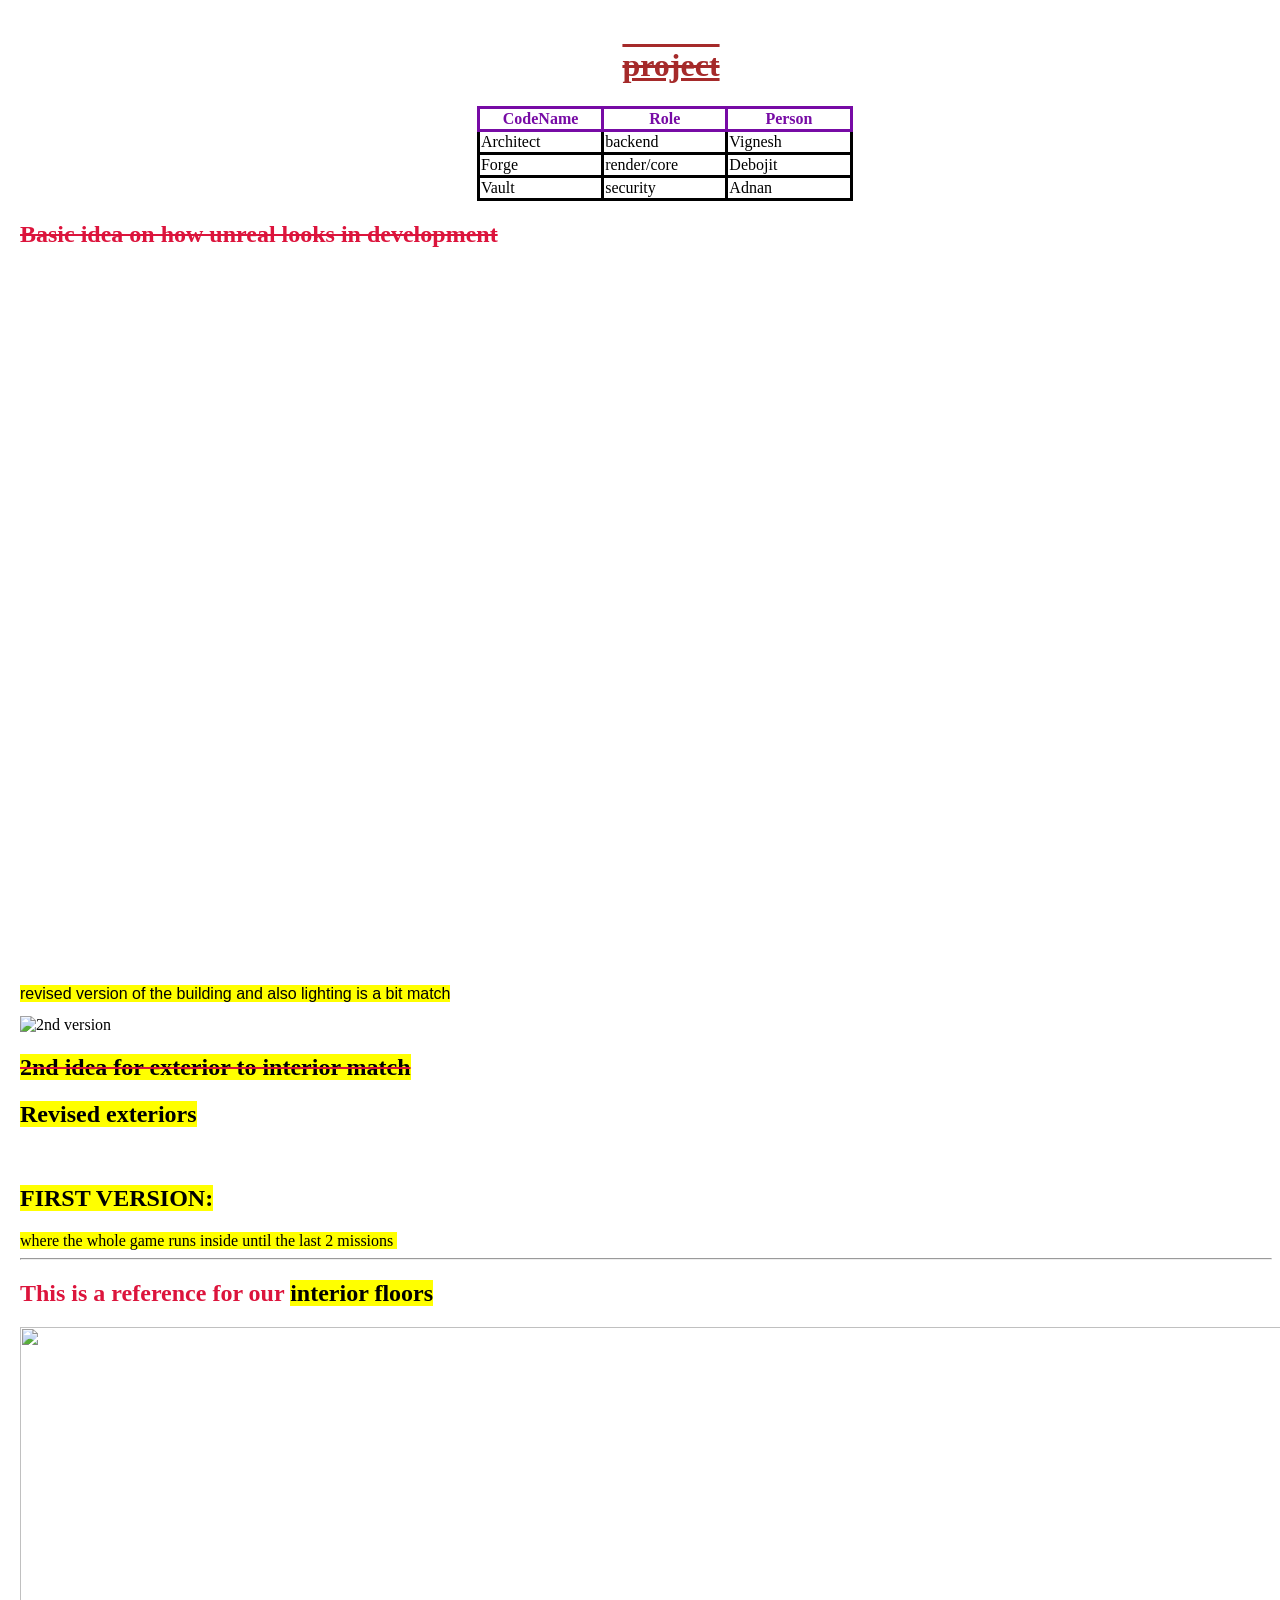
==== commit f62b99d6: "lil changes" ====
--- a/index.html
+++ b/index.html
@@ -10,7 +10,7 @@
 </head>
 <body>
   <br />
-  <h1 title="TestRun" id="hi"><del>Reference site for big5</del><br /></h1>
+  <h1 title="TestRun" id="hi"><del>project</del><br /></h1>
 
   <table>
     <tr style="color: rgb(119, 11, 165)">
@@ -35,6 +35,8 @@
       <td>Adnan</td>
     </tr>
   </table>
+  <div class="dropdown"></div>
+
   <h2>
     <b><del>Basic idea on how unreal looks in development</del></b>
   </h2>
